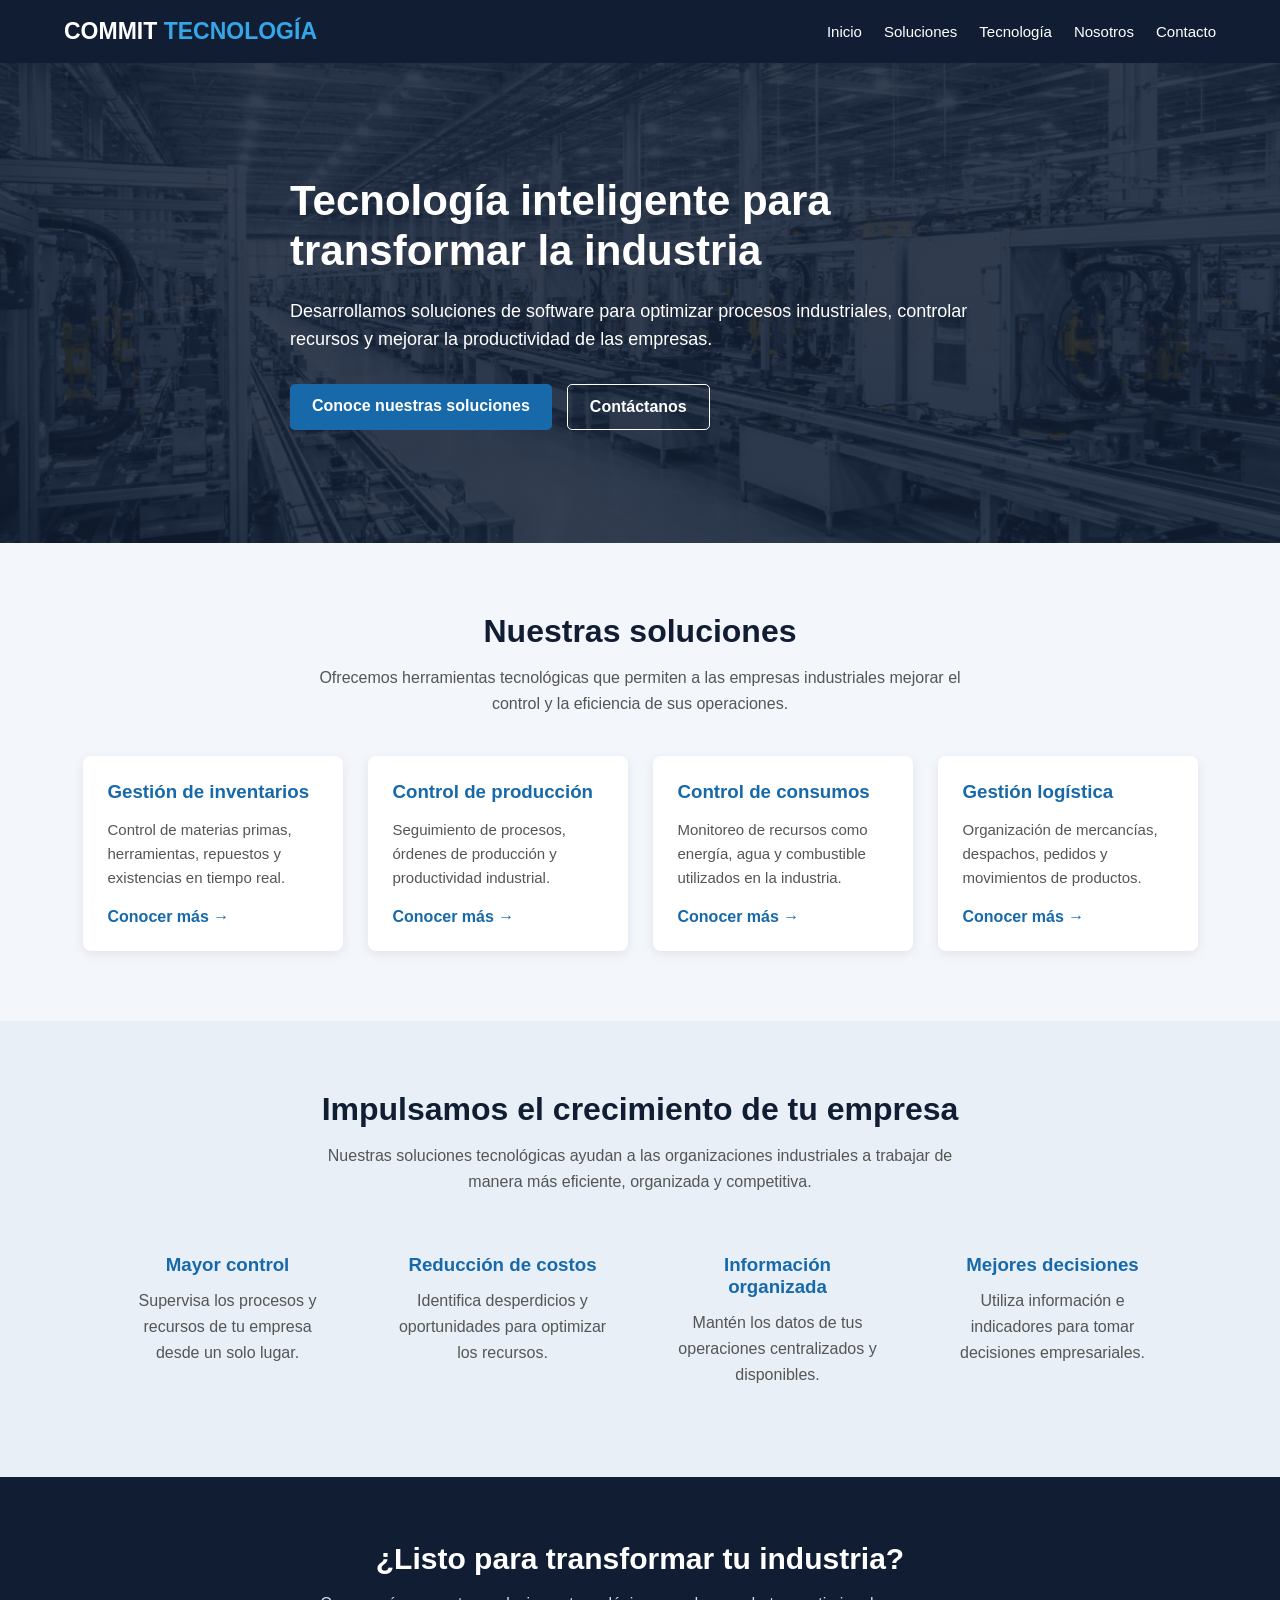
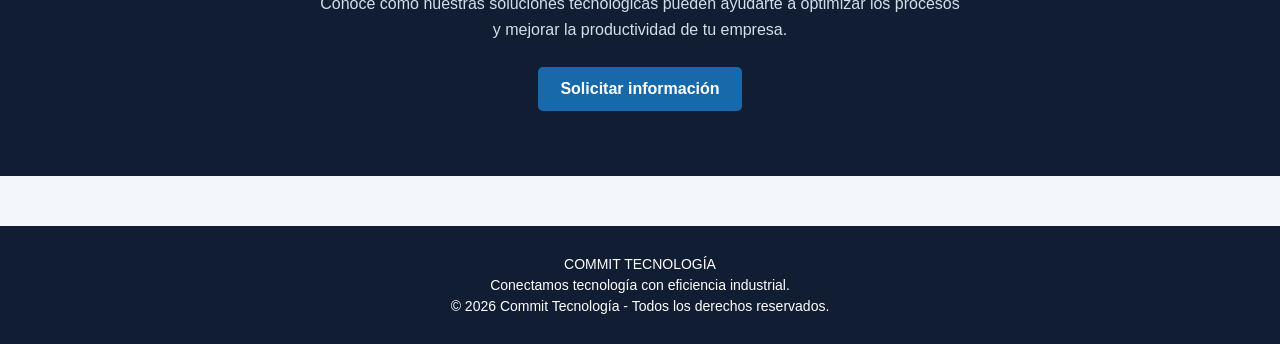
==== index.html @ f01b88b1 "Upload_first_lines" ====
<!DOCTYPE html>
<html lang="es">

<head>
    <meta charset="UTF-8">
    <meta name="viewport" content="width=device-width, initial-scale=1.0">
    <title>Commit Tecnología</title>

    <link rel="stylesheet" href="css/estilos.css">
</head>

<body>

    <!-- ENCABEZADO -->
    <header>
        <div class="contenedor header-contenido">

            <div class="logo">
                COMMIT <span>TECNOLOGÍA</span>
            </div>

            <nav>
                <a href="index.html">Inicio</a>
                <a href="soluciones.html">Soluciones</a>
                <a href="tecnologia.html">Tecnología</a>
                <a href="nosotros.html">Nosotros</a>
                <a href="contacto.html">Contacto</a>
            </nav>

        </div>
    </header>

    
<!-- CONTENIDO PRINCIPAL -->
<main>

    <!-- BANNER PRINCIPAL -->
    <section class="hero">

        <div class="contenedor hero-contenido">

            <h1>
                Tecnología inteligente para
                transformar la industria
            </h1>

            <p>
                Desarrollamos soluciones de software
                para optimizar procesos industriales,
                controlar recursos y mejorar la
                productividad de las empresas.
            </p>

            <div class="botones">

                <a href="soluciones.html" class="boton">
                    Conoce nuestras soluciones
                </a>

                <a href="contacto.html" class="boton boton-secundario">
                    Contáctanos
                </a>

            </div>

        </div>

    </section>


<!-- SOLUCIONES DESTACADAS -->
    <section class="soluciones">

        <div class="contenedor">

            <h2>Nuestras soluciones</h2>

            <p class="soluciones-descripcion">
                Ofrecemos herramientas tecnológicas que
                permiten a las empresas industriales
                mejorar el control y la eficiencia de
                sus operaciones.
            </p>

            <div class="tarjetas">

                <div class="tarjeta">
                    <h3>Gestión de inventarios</h3>

                    <p>
                        Control de materias primas,
                        herramientas, repuestos y
                        existencias en tiempo real.
                    </p>

                    <a href="soluciones.html">
                        Conocer más →
                    </a>
                </div>

                <div class="tarjeta">
                    <h3>Control de producción</h3>

                    <p>
                        Seguimiento de procesos,
                        órdenes de producción y
                        productividad industrial.
                    </p>

                    <a href="soluciones.html">
                        Conocer más →
                    </a>
                </div>

                <div class="tarjeta">
                    <h3>Control de consumos</h3>

                    <p>
                        Monitoreo de recursos como
                        energía, agua y combustible
                        utilizados en la industria.
                    </p>

                    <a href="soluciones.html">
                        Conocer más →
                    </a>
                </div>

                <div class="tarjeta">
                    <h3>Gestión logística</h3>

                    <p>
                        Organización de mercancías,
                        despachos, pedidos y
                        movimientos de productos.
                    </p>

                    <a href="soluciones.html">
                        Conocer más →
                    </a>
                </div>

            </div>

        </div>

    </section>


    <!-- BENEFICIOS EMPRESARIALES -->
    <section class="beneficios">

        <div class="contenedor">

            <h2>Impulsamos el crecimiento de tu empresa</h2>

            <p class="beneficios-descripcion">
                Nuestras soluciones tecnológicas ayudan
                a las organizaciones industriales a
                trabajar de manera más eficiente,
                organizada y competitiva.
            </p>

            <div class="beneficios-lista">

                <div class="beneficio">
                    <h3>Mayor control</h3>

                    <p>
                        Supervisa los procesos y recursos
                        de tu empresa desde un solo lugar.
                    </p>
                </div>

                <div class="beneficio">
                    <h3>Reducción de costos</h3>

                    <p>
                        Identifica desperdicios y
                        oportunidades para optimizar
                        los recursos.
                    </p>
                </div>

                <div class="beneficio">
                    <h3>Información organizada</h3>

                    <p>
                        Mantén los datos de tus operaciones
                        centralizados y disponibles.
                    </p>
                </div>

                <div class="beneficio">
                    <h3>Mejores decisiones</h3>

                    <p>
                        Utiliza información e indicadores
                        para tomar decisiones empresariales.
                    </p>
                </div>

            </div>

        </div>

    </section>


    <!-- CONTACTO INICIO -->
    <section class="contacto-inicio">

        <div class="contenedor">

            <h2>¿Listo para transformar tu industria?</h2>

            <p>
                Conoce cómo nuestras soluciones tecnológicas
                pueden ayudarte a optimizar los procesos
                y mejorar la productividad de tu empresa.
            </p>

            <a href="contacto.html" class="boton">
                Solicitar información
            </a>

        </div>

    </section>


</main>


    <!-- PIE DE PÁGINA -->
    <footer>
        <p>COMMIT TECNOLOGÍA</p>
        <p>Conectamos tecnología con eficiencia industrial.</p>
        <p>© 2026 Commit Tecnología - Todos los derechos reservados.</p>
    </footer>

</body>
</html>
---- css/estilos.css ----
/* CONFIGURACIÓN GENERAL */
* {
    margin: 0;
    padding: 0;
    box-sizing: border-box;
}

body {
    font-family: Arial, sans-serif;
    background-color: #F3F6FA;
    color: #101D32;
}

.contenedor {
    width: 90%;
    max-width: 1200px;
    margin: auto;
}

/* ENCABEZADO */
header {
    background-color: #101D32;
    color: white;
    padding: 18px 0;
}

.header-contenido {
    display: flex;
    justify-content: space-between;
    align-items: center;
    flex-wrap: wrap;
    gap: 15px;
}

.logo {
    font-size: 23px;
    font-weight: bold;
}

.logo span {
    color: #35A7E8;
}

nav {
    display: flex;
    gap: 22px;
    flex-wrap: wrap;
}

nav a {
    color: white;
    text-decoration: none;
    font-size: 15px;
}

nav a:hover {
    color: #35A7E8;
}

/* PIE DE PÁGINA */
footer {
    background-color: #101D32;
    color: white;
    text-align: center;
    padding: 25px 10px;
    margin-top: 50px;
}

footer p {
    font-size: 14px;
    margin: 5px 0;
}

/* DISEÑO RESPONSIVO */
@media (max-width: 768px) {

    .header-contenido {
        flex-direction: column;
        text-align: center;
    }

    nav {
        justify-content: center;
        gap: 15px;
    }
}


/* BANNER PRINCIPAL */

.hero {
    background: linear-gradient(
        rgba(16, 29, 50, 0.85),
        rgba(16, 29, 50, 0.85)
    ),
    url("../img/portada.jpg");

    background-size: cover;
    background-position: center;

    min-height: 480px;
    display: flex;
    align-items: center;

    color: white;
}

.hero-contenido {
    max-width: 700px;
    padding: 60px 0;
}

.hero h1 {
    font-size: 42px;
    margin-bottom: 20px;
    line-height: 1.2;
}

.hero p {
    font-size: 18px;
    line-height: 1.6;
    margin-bottom: 30px;
}

.botones {
    display: flex;
    gap: 15px;
    flex-wrap: wrap;
}

.boton {
    display: inline-block;
    padding: 13px 22px;
    background-color: #1769AA;
    color: white;
    text-decoration: none;
    border-radius: 5px;
    font-weight: bold;
}

.boton:hover {
    background-color: #35A7E8;
}

.boton-secundario {
    background-color: transparent;
    border: 1px solid white;
}

.boton-secundario:hover {
    background-color: white;
    color: #101D32;
}

/* AJUSTES PARA CELULARES */

@media (max-width: 768px) {

    .hero {
        min-height: 420px;
    }

    .hero h1 {
        font-size: 30px;
    }

    .hero p {
        font-size: 16px;
    }
}


/* SECCIÓN DE SOLUCIONES */

.soluciones {
    padding: 70px 0;
    text-align: center;
}

.soluciones h2 {
    font-size: 32px;
    margin-bottom: 15px;
}

.soluciones-descripcion {
    color: #555;
    max-width: 650px;
    margin: 0 auto 40px;
    line-height: 1.6;
}

.tarjetas {
    display: flex;
    justify-content: center;
    flex-wrap: wrap;
    gap: 25px;
}

.tarjeta {
    background-color: white;
    width: 260px;
    padding: 25px;
    border-radius: 8px;
    box-shadow: 0 3px 12px rgba(0, 0, 0, 0.08);
    text-align: left;
    transition: transform 0.3s;
}

.tarjeta:hover {
    transform: translateY(-5px);
}

.tarjeta h3 {
    color: #1769AA;
    margin-bottom: 15px;
}

.tarjeta p {
    color: #555;
    line-height: 1.6;
    font-size: 15px;
}

.tarjeta a {
    display: inline-block;
    margin-top: 18px;
    color: #1769AA;
    text-decoration: none;
    font-weight: bold;
}

.tarjeta a:hover {
    color: #35A7E8;
}


/* SECCIÓN DE BENEFICIOS */

.beneficios {
    background-color: #E8EFF7;
    padding: 70px 0;
    text-align: center;
}

.beneficios h2 {
    font-size: 32px;
    margin-bottom: 15px;
}

.beneficios-descripcion {
    color: #555;
    max-width: 650px;
    margin: 0 auto 40px;
    line-height: 1.6;
}

.beneficios-lista {
    display: flex;
    justify-content: center;
    flex-wrap: wrap;
    gap: 25px;
}

.beneficio {
    width: 250px;
    padding: 20px;
}

.beneficio h3 {
    color: #1769AA;
    margin-bottom: 12px;
}

.beneficio p {
    color: #555;
    line-height: 1.6;
}


/* SECCIÓN DE CONTACTO */

.contacto-inicio {
    background-color: #101D32;
    color: white;
    padding: 65px 20px;
    text-align: center;
}

.contacto-inicio h2 {
    font-size: 30px;
    margin-bottom: 15px;
}

.contacto-inicio p {
    max-width: 650px;
    margin: 0 auto 25px;
    line-height: 1.6;
    color: #D5DFEA;
}

/* ===== ESTILOS PARA LAS DEMÁS PÁGINAS (agregar al final de estilos.css) ===== */

/* Título de cada página interna */
.titulo-pagina {
    background-color: #101D32;
    color: white;
    text-align: center;
    padding: 50px 0;
}

.titulo-pagina h1 {
    font-size: 36px;
    margin-bottom: 12px;
}

.titulo-pagina p {
    color: #D5DFEA;
    line-height: 1.6;
}

/* Sección general */
.seccion {
    padding: 60px 0;
}

.texto-centrado {
    text-align: center;
    max-width: 700px;
    margin: 0 auto 40px;
    line-height: 1.7;
    color: #555;
}

.tarjetas {
    display: flex;
    justify-content: center;
    flex-wrap: wrap;
    gap: 25px;
}

/* Botón dentro de las tarjetas */
button.boton {
    border: none;
    cursor: pointer;
    font-size: 15px;
    font-family: Arial, sans-serif;
}

.tarjeta .boton {
    margin-top: 18px;
    color: white;
}

/* Botones de filtro */
.filtros {
    display: flex;
    justify-content: center;
    flex-wrap: wrap;
    gap: 10px;
    margin-bottom: 35px;
}

/* Formulario */
.formulario {
    background-color: white;
    max-width: 600px;
    margin: auto;
    padding: 30px;
    border-radius: 8px;
    box-shadow: 0 3px 12px rgba(0, 0, 0, 0.08);
}

.formulario label {
    display: block;
    font-weight: bold;
    margin: 15px 0 6px;
}

.formulario input,
.formulario select,
.formulario textarea {
    width: 100%;
    padding: 11px;
    border: 1px solid #ccd6e2;
    border-radius: 5px;
    font-size: 15px;
    font-family: Arial, sans-serif;
}

.formulario input:focus,
.formulario select:focus,
.formulario textarea:focus {
    outline: none;
    border-color: #35A7E8;
}

.formulario .boton {
    margin-top: 20px;
}

.error {
    color: #c0392b;
    margin-top: 12px;
    font-size: 14px;
}

/* Resumen con datos de sessionStorage */
.resumen {
    max-width: 600px;
    margin: 25px auto 0;
}

.resumen h3 {
    color: #1769AA;
    margin-bottom: 10px;
}

.resumen p {
    line-height: 1.8;
}

.saludo {
    text-align: center;
    color: #1769AA;
    font-weight: bold;
    padding-top: 20px;
}

/* Celulares */
@media (max-width: 768px) {
    .titulo-pagina h1 {
        font-size: 28px;
    }

    .formulario {
        padding: 20px;
    }
}
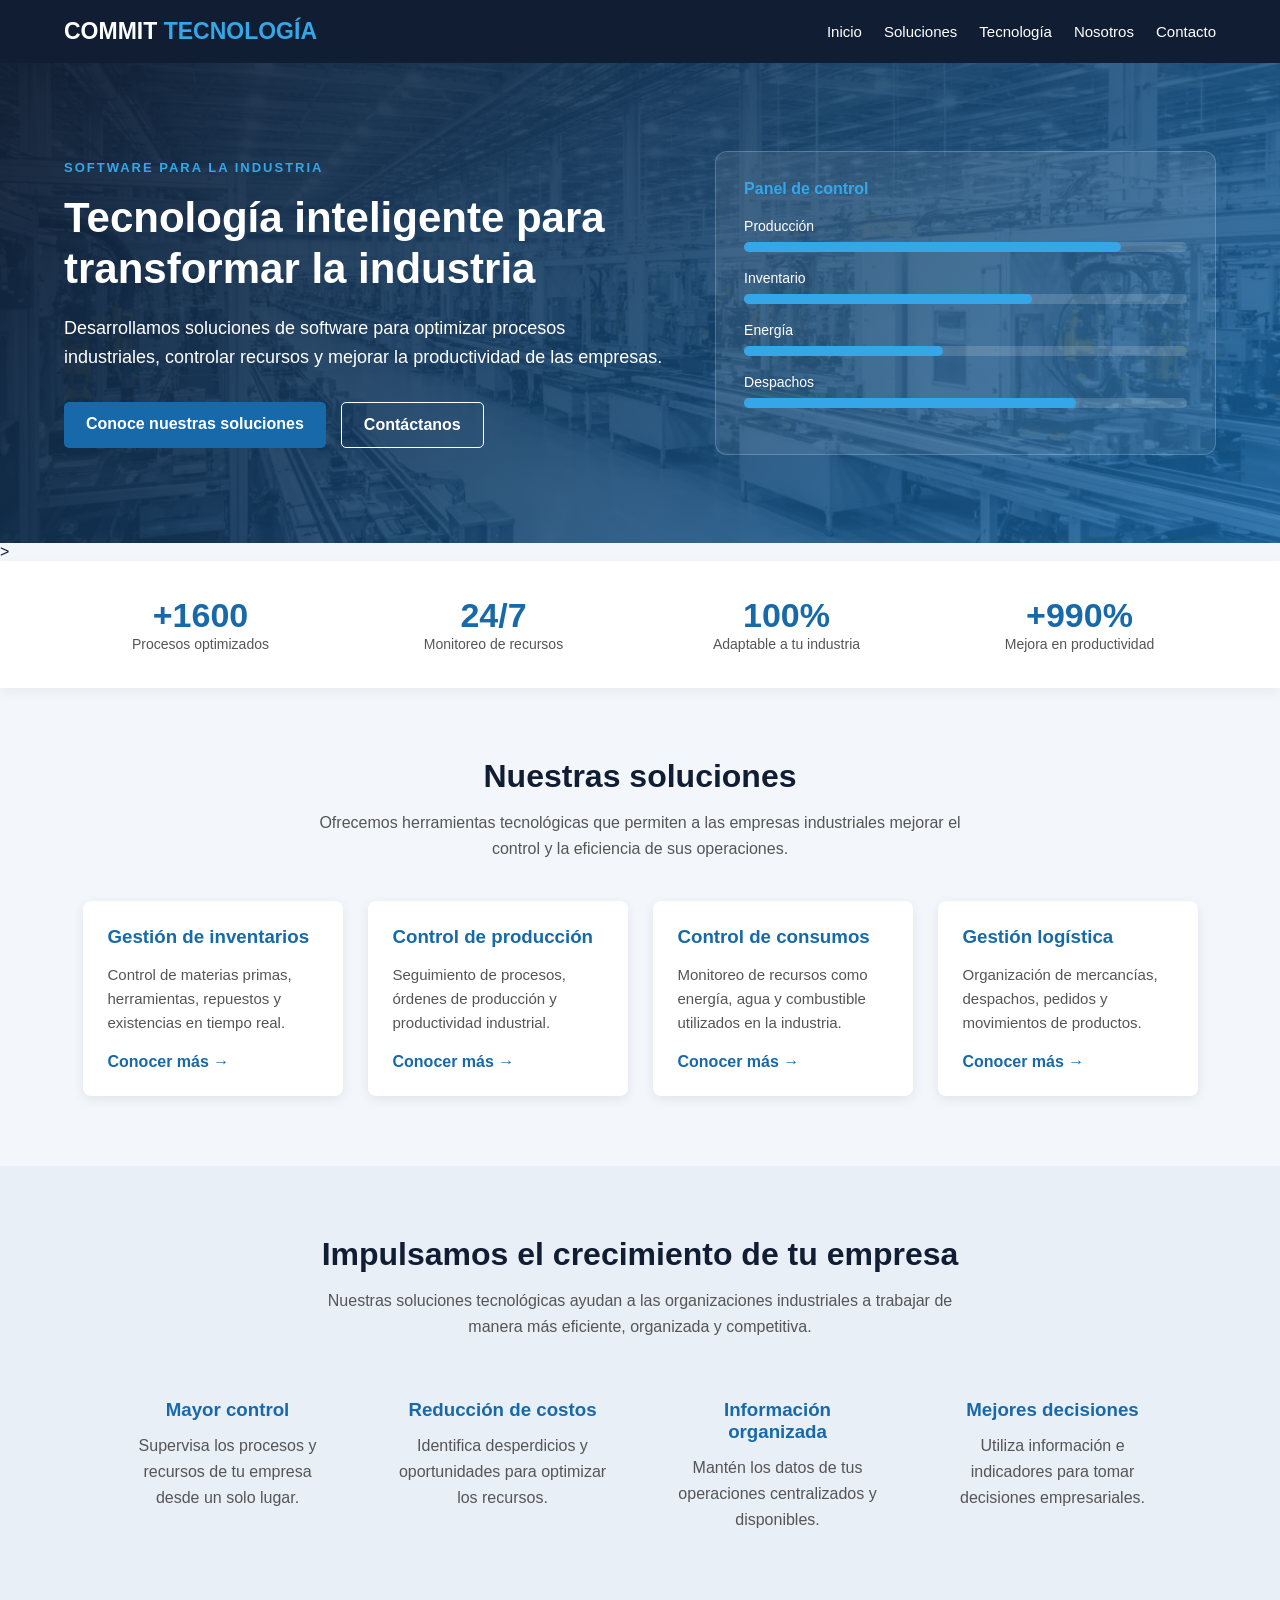
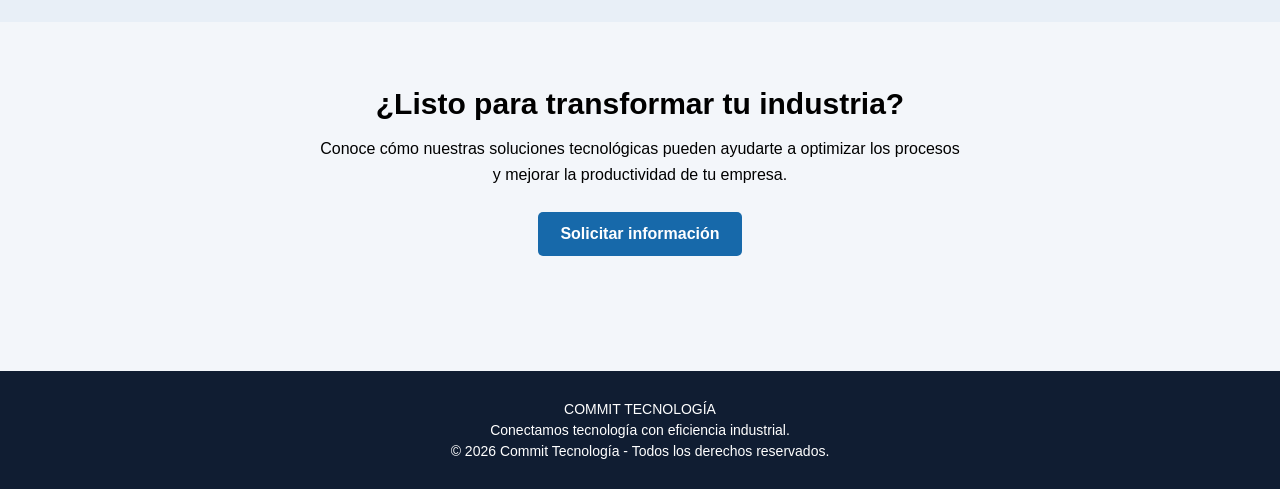
==== commit 7ba98f09: "second upload" ====
--- a/index.html
+++ b/index.html
@@ -12,14 +12,11 @@
 
 <body>
 
-    <!-- ENCABEZADO -->
     <header>
         <div class="contenedor header-contenido">
-
             <div class="logo">
                 COMMIT <span>TECNOLOGÍA</span>
             </div>
-
             <nav>
                 <a href="index.html">Inicio</a>
                 <a href="soluciones.html">Soluciones</a>
@@ -27,146 +24,148 @@
                 <a href="nosotros.html">Nosotros</a>
                 <a href="contacto.html">Contacto</a>
             </nav>
-
         </div>
     </header>
 
     
-<!-- CONTENIDO PRINCIPAL -->
+
 <main>
 
-    <!-- BANNER PRINCIPAL -->
     <section class="hero">
-
-        <div class="contenedor hero-contenido">
-
-            <h1>
-                Tecnología inteligente para
-                transformar la industria
-            </h1>
-
-            <p>
-                Desarrollamos soluciones de software
-                para optimizar procesos industriales,
-                controlar recursos y mejorar la
-                productividad de las empresas.
-            </p>
-
-            <div class="botones">
-
-                <a href="soluciones.html" class="boton">
-                    Conoce nuestras soluciones
-                </a>
-
-                <a href="contacto.html" class="boton boton-secundario">
-                    Contáctanos
-                </a>
-
-            </div>
-
-        </div>
-
-    </section>
-
-
-<!-- SOLUCIONES DESTACADAS -->
+        <div class="contenedor hero-grid">
+            <div class="hero-contenido">
+                <span class="etiqueta">SOFTWARE PARA LA INDUSTRIA</span>
+                <h1>
+                    Tecnología inteligente para
+                    transformar la industria
+                </h1>
+                <p>
+                    Desarrollamos soluciones de software
+                    para optimizar procesos industriales,
+                    controlar recursos y mejorar la
+                    productividad de las empresas.
+                </p>
+                <div class="botones">
+                    <a href="soluciones.html" class="boton">Conoce nuestras soluciones</a>
+                    <a href="contacto.html" class="boton boton-secundario">Contáctanos</a>
+                </div>
+            </div>
+            <div class="hero-panel">
+                <h4>Panel de control</h4>
+                <div class="panel-fila">
+                    <span>Producción</span>
+                    <div class="barra"><div style="width: 85%"></div></div>
+                </div>
+                <div class="panel-fila">
+                    <span>Inventario</span>
+                    <div class="barra"><div style="width: 65%"></div></div>
+                </div>
+                <div class="panel-fila">
+                    <span>Energía</span>
+                    <div class="barra"><div style="width: 45%"></div></div>
+                </div>
+                <div class="panel-fila">
+                    <span>Despachos</span>
+                    <div class="barra"><div style="width: 75%"></div></div>
+                </div>
+            </div>
+        </div>
+    </section>>
+
+
+    <section class="cifras">
+        <div class="contenedor cifras-lista">
+            <div class="cifra">
+                <strong>+1600</strong>
+                <span>Procesos optimizados</span>
+            </div>
+            <div class="cifra">
+                <strong>24/7</strong>
+                <span>Monitoreo de recursos</span>
+            </div>
+            <div class="cifra">
+                <strong>100%</strong>
+                <span>Adaptable a tu industria</span>
+            </div>
+            <div class="cifra">
+                <strong>+990%</strong>
+                <span>Mejora en productividad</span>
+            </div>
+        </div>
+    </section>
+
     <section class="soluciones">
-
         <div class="contenedor">
-
             <h2>Nuestras soluciones</h2>
-
             <p class="soluciones-descripcion">
                 Ofrecemos herramientas tecnológicas que
                 permiten a las empresas industriales
                 mejorar el control y la eficiencia de
                 sus operaciones.
             </p>
-
             <div class="tarjetas">
-
                 <div class="tarjeta">
                     <h3>Gestión de inventarios</h3>
-
                     <p>
                         Control de materias primas,
                         herramientas, repuestos y
                         existencias en tiempo real.
                     </p>
-
-                    <a href="soluciones.html">
-                        Conocer más →
-                    </a>
-                </div>
-
+                    <a href="soluciones.html">
+                        Conocer más →
+                    </a>
+                </div>
                 <div class="tarjeta">
                     <h3>Control de producción</h3>
-
                     <p>
                         Seguimiento de procesos,
                         órdenes de producción y
                         productividad industrial.
                     </p>
-
-                    <a href="soluciones.html">
-                        Conocer más →
-                    </a>
-                </div>
-
+                    <a href="soluciones.html">
+                        Conocer más →
+                    </a>
+                </div>
                 <div class="tarjeta">
                     <h3>Control de consumos</h3>
-
                     <p>
                         Monitoreo de recursos como
                         energía, agua y combustible
                         utilizados en la industria.
                     </p>
-
-                    <a href="soluciones.html">
-                        Conocer más →
-                    </a>
-                </div>
-
+                    <a href="soluciones.html">
+                        Conocer más →
+                    </a>
+                </div>
                 <div class="tarjeta">
                     <h3>Gestión logística</h3>
-
                     <p>
                         Organización de mercancías,
                         despachos, pedidos y
                         movimientos de productos.
                     </p>
-
-                    <a href="soluciones.html">
-                        Conocer más →
-                    </a>
-                </div>
-
-            </div>
-
-        </div>
-
-    </section>
-
-
-    <!-- BENEFICIOS EMPRESARIALES -->
+                    <a href="soluciones.html">
+                        Conocer más →
+                    </a>
+                </div>
+            </div>
+        </div>
+    </section>
+
     <section class="beneficios">
-
         <div class="contenedor">
-
             <h2>Impulsamos el crecimiento de tu empresa</h2>
-
-            <p class="beneficios-descripcion">
-                Nuestras soluciones tecnológicas ayudan
-                a las organizaciones industriales a
-                trabajar de manera más eficiente,
-                organizada y competitiva.
-            </p>
+                <p class="beneficios-descripcion">
+                    Nuestras soluciones tecnológicas ayudan
+                    a las organizaciones industriales a
+                    trabajar de manera más eficiente,
+                    organizada y competitiva.
+                </p>
 
             <div class="beneficios-lista">
 
                 <div class="beneficio">
                     <h3>Mayor control</h3>
-
                     <p>
                         Supervisa los procesos y recursos
                         de tu empresa desde un solo lugar.
@@ -175,7 +174,6 @@
 
                 <div class="beneficio">
                     <h3>Reducción de costos</h3>
-
                     <p>
                         Identifica desperdicios y
                         oportunidades para optimizar
@@ -185,7 +183,6 @@
 
                 <div class="beneficio">
                     <h3>Información organizada</h3>
-
                     <p>
                         Mantén los datos de tus operaciones
                         centralizados y disponibles.
@@ -194,46 +191,31 @@
 
                 <div class="beneficio">
                     <h3>Mejores decisiones</h3>
-
                     <p>
                         Utiliza información e indicadores
                         para tomar decisiones empresariales.
                     </p>
                 </div>
-
-            </div>
-
-        </div>
-
-    </section>
-
-
-    <!-- CONTACTO INICIO -->
+            </div>
+        </div>
+    </section>
+
     <section class="contacto-inicio">
-
         <div class="contenedor">
-
             <h2>¿Listo para transformar tu industria?</h2>
-
             <p>
                 Conoce cómo nuestras soluciones tecnológicas
                 pueden ayudarte a optimizar los procesos
                 y mejorar la productividad de tu empresa.
             </p>
-
             <a href="contacto.html" class="boton">
                 Solicitar información
             </a>
-
-        </div>
-
-    </section>
-
+        </div>
+    </section>
 
 </main>
 
-
-    <!-- PIE DE PÁGINA -->
     <footer>
         <p>COMMIT TECNOLOGÍA</p>
         <p>Conectamos tecnología con eficiencia industrial.</p>
--- a/css/estilos.css
+++ b/css/estilos.css
@@ -106,9 +106,72 @@
     color: white;
 }
 
+.hero-grid {
+    display: grid;
+    grid-template-columns: 1.2fr 1fr;
+    gap: 50px;
+    align-items: center;
+    padding: 60px 0;
+}
+
 .hero-contenido {
-    max-width: 700px;
-    padding: 60px 0;
+    max-width: 600px;
+}
+
+.etiqueta {
+    display: inline-block;
+    color: #35A7E8;
+    font-size: 13px;
+    font-weight: 700;
+    letter-spacing: 2px;
+    margin-bottom: 18px;
+}
+
+.hero {
+    background:
+        linear-gradient(135deg, rgba(16, 29, 50, 0.95), rgba(23, 105, 170, 0.8)),
+        url("../img/portada.jpg");
+    background-size: cover;
+    background-position: center;
+}
+
+/* Panel decorativo */
+.hero-panel {
+    background-color: rgba(255, 255, 255, 0.08);
+    border: 1px solid rgba(255, 255, 255, 0.2);
+    border-radius: 12px;
+    padding: 28px;
+}
+
+.hero-panel h4 {
+    margin-bottom: 20px;
+    font-size: 16px;
+    color: #35A7E8;
+}
+
+.panel-fila {
+    margin-bottom: 18px;
+    font-size: 14px;
+}
+
+.barra {
+    background-color: rgba(255, 255, 255, 0.15);
+    height: 10px;
+    border-radius: 10px;
+    margin-top: 8px;
+}
+
+.barra div {
+    background-color: #35A7E8;
+    height: 100%;
+    border-radius: 10px;
+}
+
+@media (max-width: 768px) {
+    .hero-grid {
+        grid-template-columns: 1fr;
+        gap: 35px;
+    }
 }
 
 .hero h1 {
@@ -127,6 +190,32 @@
     display: flex;
     gap: 15px;
     flex-wrap: wrap;
+}
+
+/* FRANJA DE NÚMEROS */
+.cifras {
+    background-color: white;
+    padding: 35px 0;
+    box-shadow: 0 3px 12px rgba(0, 0, 0, 0.06);
+}
+
+.cifras-lista {
+    display: grid;
+    grid-template-columns: repeat(4, 1fr);
+    gap: 20px;
+    text-align: center;
+}
+
+.cifra strong {
+    display: block;
+    font-size: 34px;
+    color: #1769AA;
+    font-weight: 800;
+}
+
+.cifra span {
+    font-size: 14px;
+    color: #555;
 }
 
 .boton {
@@ -281,8 +370,7 @@
 /* SECCIÓN DE CONTACTO */
 
 .contacto-inicio {
-    background-color: #101D32;
-    color: white;
+    color: rgb(0, 0, 0);
     padding: 65px 20px;
     text-align: center;
 }
@@ -296,7 +384,7 @@
     max-width: 650px;
     margin: 0 auto 25px;
     line-height: 1.6;
-    color: #D5DFEA;
+    color: hsl(0, 0%, 0%);
 }
 
 /* ===== ESTILOS PARA LAS DEMÁS PÁGINAS (agregar al final de estilos.css) ===== */
@@ -436,4 +524,38 @@
     .formulario {
         padding: 20px;
     }
-}+}
+
+/* TABLET */
+@media (max-width: 992px) {
+    .tarjeta {
+        width: 45%;
+    }
+}
+
+/* CELULAR */
+@media (max-width: 600px) {
+    .tarjeta,
+    .beneficio {
+        width: 100%;
+    }
+
+    .botones {
+        flex-direction: column;
+    }
+
+    .botones .boton {
+        text-align: center;
+    }
+
+    .soluciones,
+    .beneficios,
+    .seccion {
+        padding: 45px 0;
+    }
+
+    .filtros .boton {
+        flex: 1 1 40%;
+    }
+}
+
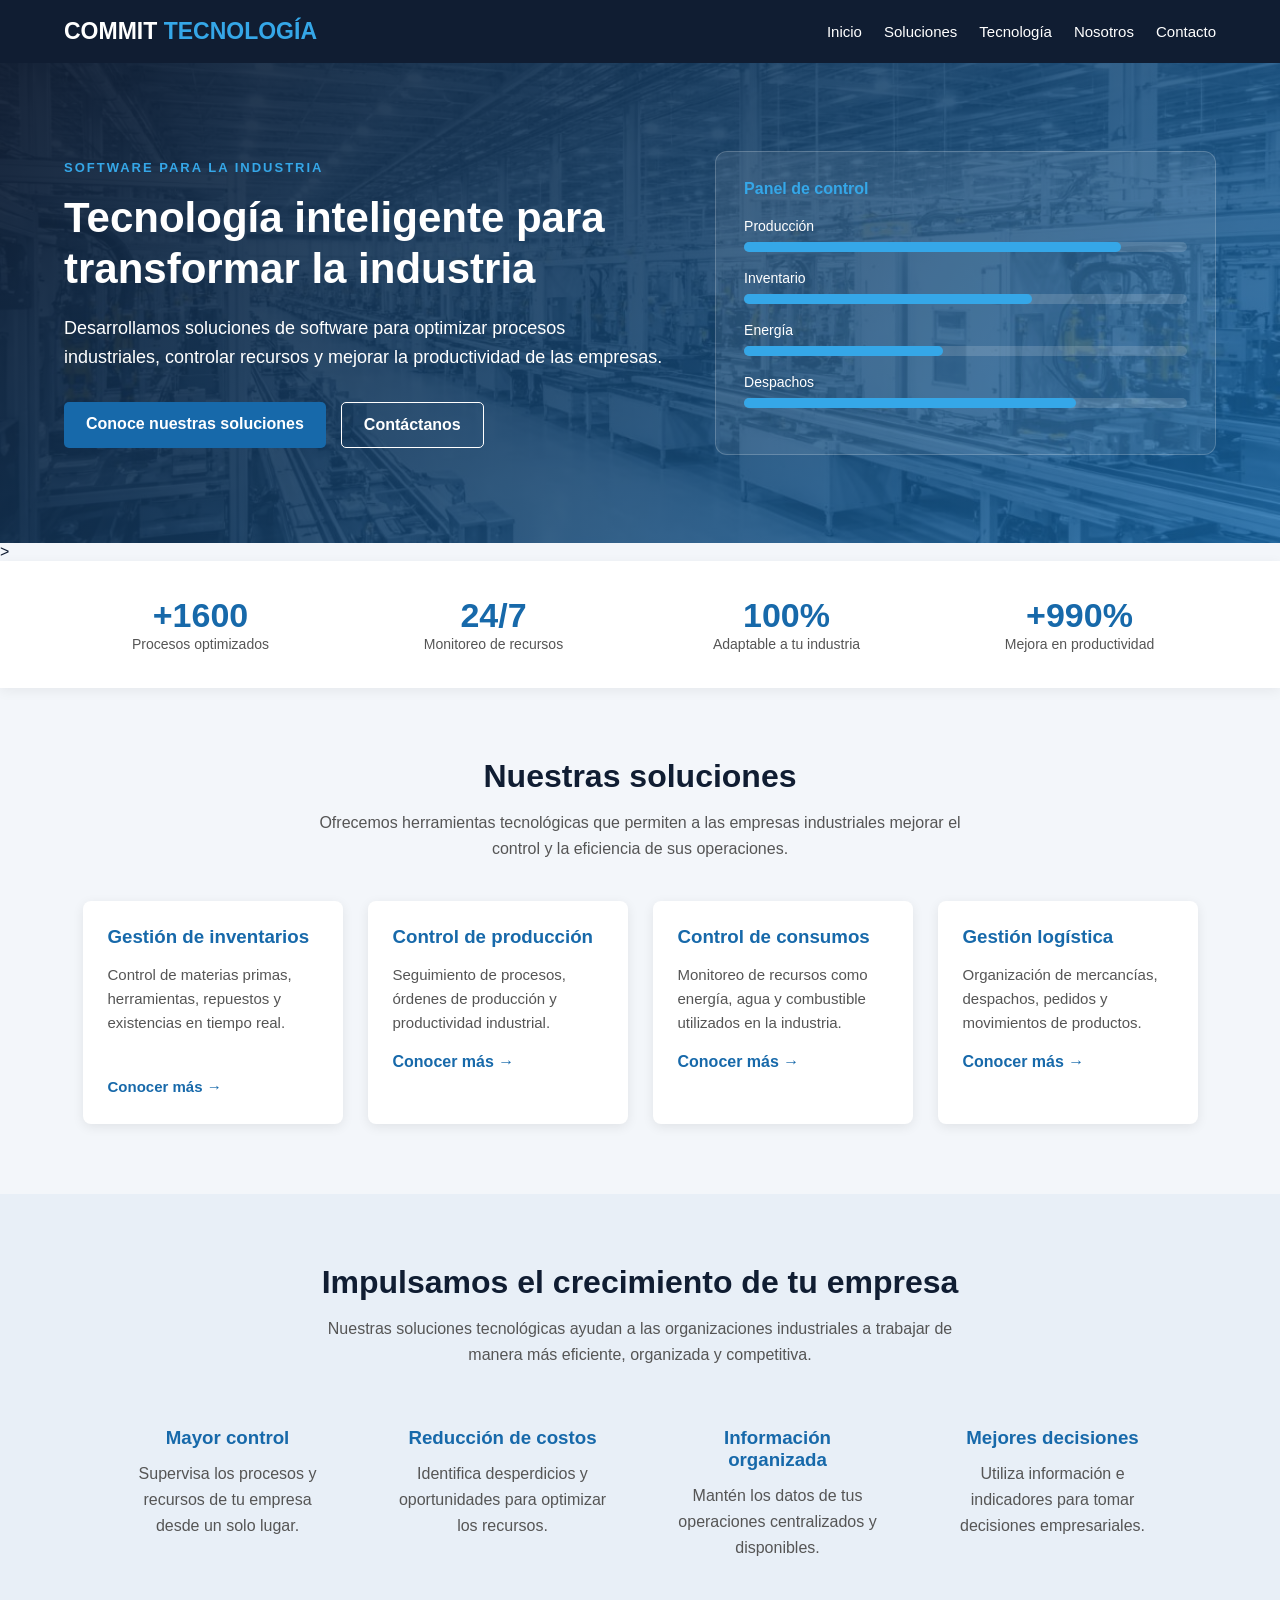
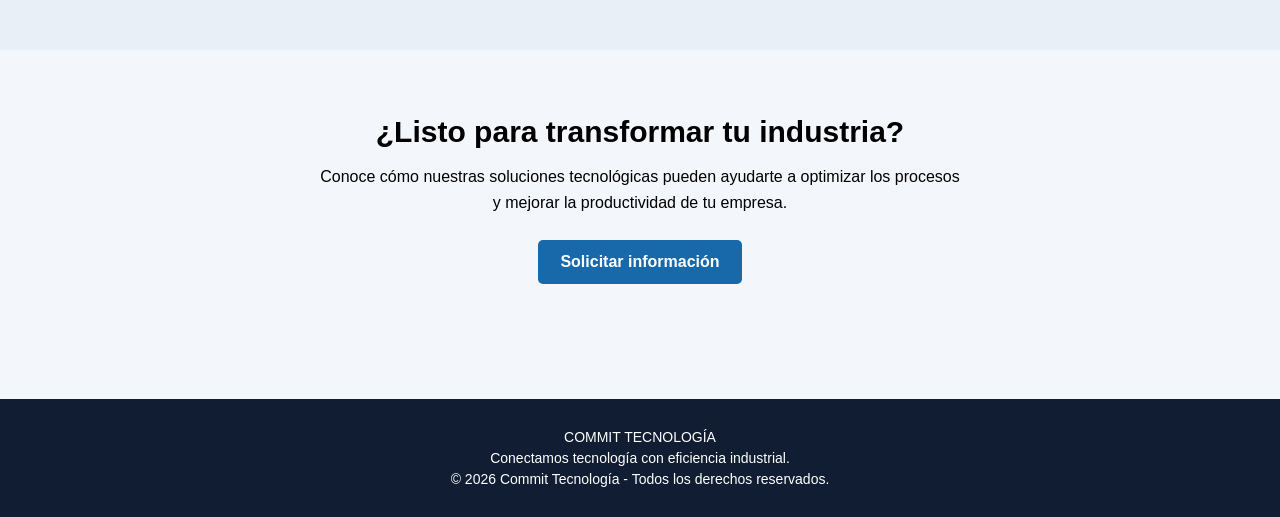
==== commit 7c27681a: "definitive codes" ====
--- a/index.html
+++ b/index.html
@@ -112,7 +112,7 @@
                         existencias en tiempo real.
                     </p>
                     <a href="soluciones.html">
-                        Conocer más →
+                        <p>Conocer más →
                     </a>
                 </div>
                 <div class="tarjeta">
